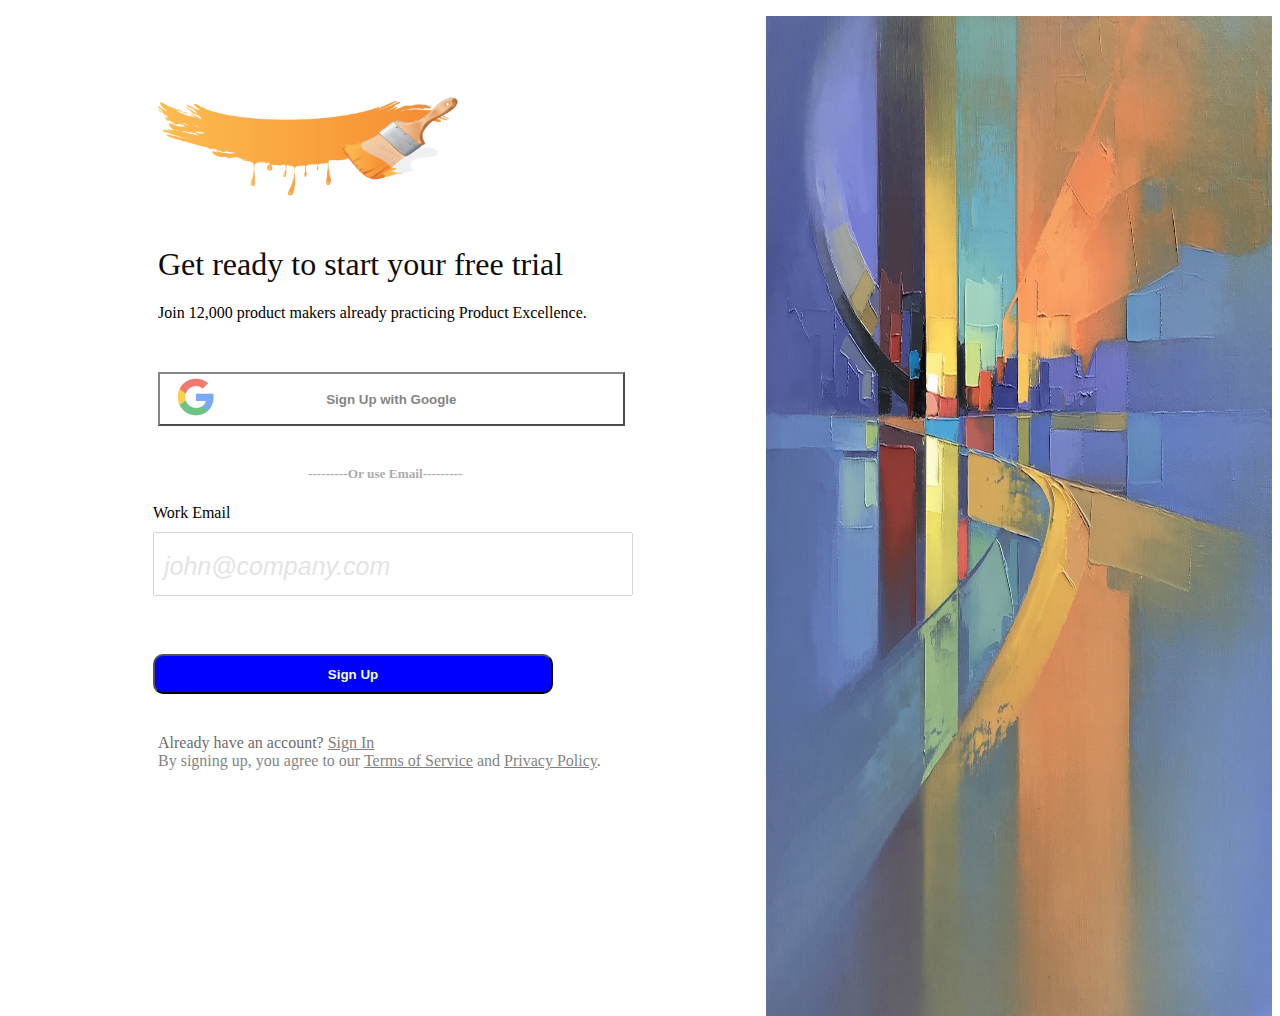
==== register.html @ 0ef3b47f "Assignment" ====
<!DOCTYPE html>
<html lang="en">
<head>
    <meta charset="UTF-8">
    <meta http-equiv="X-UA-Compatible" content="IE=edge">
    <meta name="viewport" content="width=device-width, initial-scale=1.0">
    <title>Create your Paintboard</title>
    <link rel="stylesheet" href="assignment.css">
    
</head>
<body>
    <div class="div1">
        <img src="side_cover.jpg"/>

    <ul class="l1">
        <li class="li1"><a href="index.html"><img id="org_logo"  src="logo.png"></a></li>
    </ul>
    
    <h1 id="heading1"><strong> Get ready to start your free trial </strong></h1>
    <label id="ltrial">Join 12,000 product makers already practicing Product Excellence.</label>
    <div class="">
    <button type="button" style="background-color: white;" id="button1"><strong>Sign Up with Google </strong></button>
    <img src="Glogo.png" id="google_icon" />
    </div>
    </div>
    <br>
    <h5>---------Or use Email---------</h5>
 <div class="square">
    <form id="registerform" onsubmit="return ValidateEmail(document.registerform.Email)">
        <div>
        <label class="label1" id="eml" for="email">Work Email </label>
        <br>
        <input class="inputs" type="text" id="Email" placeholder=" john@company.com" required>
        </div>
        <br>
        <button id="button3"><b>Sign Up </b></button>

        </div>
    </form>
        <div class="div4">
            <label id="label4" for="link2">Already have an account?</label>
            <a id="slink" href="index.html">Sign In</a>
            <br>
            <label id="label5">By signing up, you agree to our <u>Terms of Service</u> and  <u>Privacy Policy</u>.</label>
        </div>

<script type="text/javascript">
    function ValidateEmail(inputEmail) {
        console.log("working");
        var mailformat = /^\w+([\.-]?\w+)*@\w+([\.-]?\w+)*(\.\w{2,3})+$/;
        if (inputEmail.value.match(mailformat)) {
            return true;
        } else {
            alert("You have entered an invalid email address!");
            return false;
        }
    }
</script>

</body>
</html>
---- assignment.css ----
#org_logo{
    width: 300px;
    height: 100px;
    margin-top: 80px;
    margin-left: 250;
}

img{
    float: right;
    margin-top: 0;
    width: 40%;
    height: 1000px;
}

li {
    float: left;
    
  }

#heading1{
    
    margin-top: 50px;
    margin-left: 150px;
    color: rgb(15, 11, 9);
    font-style:bold;
    font-weight: 100;
}

#label5{
    opacity: 0.5;
}

#button1{
    margin-left: 150px;
    margin-top: 50px;
    text-align: center;
    height: 4em;
    width: 35em;
    opacity: 0.7;
    color: rgb(83, 81, 81);
    cursor: pointer;

}

.l1 {
    margin-left: 150px;
    list-style-type: none;
    padding: 0;
    overflow: hidden;
    
}
#ltrial {
    margin-left: 150px;
}

#rem{
    opacity: 0.5;

}

#google_icon{
    height: 40px;
    width:40px;
    position: absolute;
    left:1px;
    font-size: 4em;
    margin-top: 55px;
    margin-left: 175px;
    margin-bottom: 20px;
    cursor: pointer;
    opacity: 0.7;
}

#button3{
    border-radius: 10px;
    width: 30em ;
    height:3em;
    margin-top: 40px;
    background-color: blue;
    color: azure;
}
.pass-box{
    position: relative;
}

.labels{
    margin-top: 0;
    opacity: 0.5;
}
#label4{
    opacity: 0.6;
    margin-top: 40px;
    
}
::placeholder{
    font-style: italic;
    right: 20px;
    font-size: 25px;
    opacity: 0.6;
}
.div4{
    margin-top: 40px;
    margin-left: 150px;
}
h5{
    margin-left: 300px;
    opacity: 0.5;
    
    color: rgb(94, 88, 88);
}
form{
    margin-left: 145px;
    margin-top: 20px;
}
.link1{
    margin-left: 230px;
    opacity:0.35;
    color: grey;
}
.link1:hover{
    color: blueviolet;
}
::placeholder{
    color: grey;
    opacity: 0.7;
    size: 5em;
}

input:focus{
    border-color:blue; 
}
.inputs{
    box-sizing: border-box;
    text-align: left;
    font-size: 1em;
    margin-top: 10px;
    width: 15em;
    height: 2em;
    font-size: 2em;
    opacity: 0.3;
}

  #slink
  {
      color: grey;

  }
  #slink:hover{
      color: blue;
  }
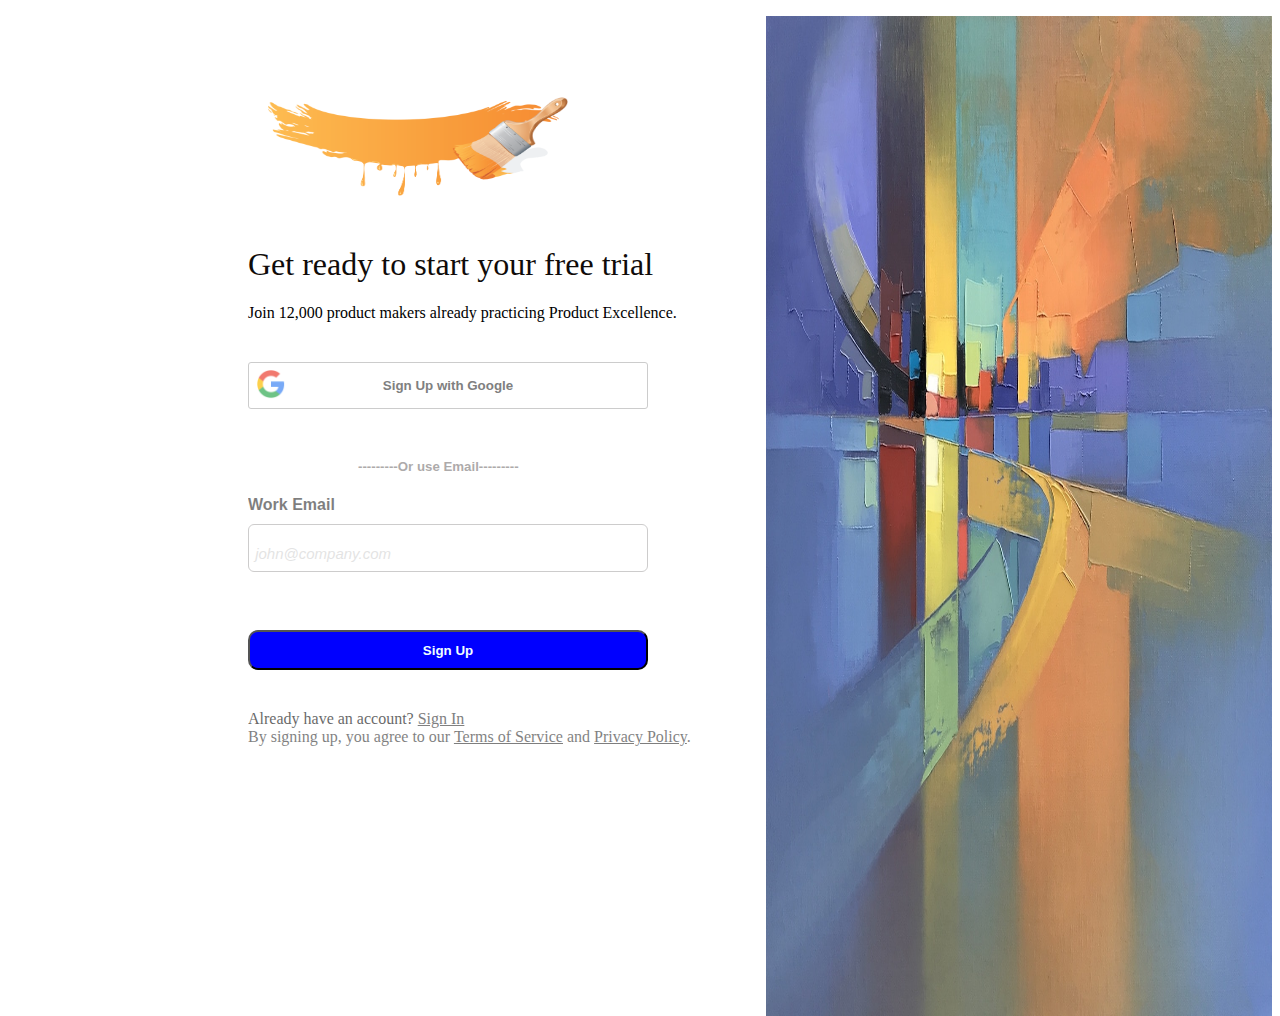
==== commit 20aa1840: "Assignment" ====
--- a/register.html
+++ b/register.html
@@ -6,6 +6,7 @@
     <meta name="viewport" content="width=device-width, initial-scale=1.0">
     <title>Create your Paintboard</title>
     <link rel="stylesheet" href="assignment.css">
+    <link rel="icon" type="image/png" href="back-button.png">
     
 </head>
 <body>
@@ -26,11 +27,11 @@
     <br>
     <h5>---------Or use Email---------</h5>
  <div class="square">
-    <form id="registerform" onsubmit="return ValidateEmail(document.registerform.Email)">
+    <form id="registerform">
         <div>
         <label class="label1" id="eml" for="email">Work Email </label>
         <br>
-        <input class="inputs" type="text" id="Email" placeholder=" john@company.com" required>
+        <input class="inputs" type="text" id="email" placeholder=" john@company.com" required>
         </div>
         <br>
         <button id="button3"><b>Sign Up </b></button>
@@ -45,16 +46,18 @@
         </div>
 
 <script type="text/javascript">
-    function ValidateEmail(inputEmail) {
-        console.log("working");
-        var mailformat = /^\w+([\.-]?\w+)*@\w+([\.-]?\w+)*(\.\w{2,3})+$/;
-        if (inputEmail.value.match(mailformat)) {
-            return true;
-        } else {
-            alert("You have entered an invalid email address!");
-            return false;
-        }
+    function validateEmail() {
+    let inputEmail = document.getElementById("Email").value;
+    console.log(inputEmail);
+    let mailformat = /^\w+([\.-]?\w+)*@\w+([\.-]?\w+)*(\.\w{2,3})+$/;
+    if (inputEmail.value.match(mailformat)) {
+        alert("Email: Good to go!");
+        return true;
+    } else {
+        alert("Email: invalid email address!");
+        return false;
     }
+}
 </script>
 
 </body>
--- a/assignment.css
+++ b/assignment.css
@@ -2,12 +2,11 @@
     width: 300px;
     height: 100px;
     margin-top: 80px;
-    margin-left: 250;
+    margin-left: 110px;
 }
 
 img{
     float: right;
-    margin-top: 0;
     width: 40%;
     height: 1000px;
 }
@@ -20,7 +19,7 @@
 #heading1{
     
     margin-top: 50px;
-    margin-left: 150px;
+    margin-left: 240px;
     color: rgb(15, 11, 9);
     font-style:bold;
     font-weight: 100;
@@ -28,16 +27,19 @@
 
 #label5{
     opacity: 0.5;
+    margin-left: 90px;
 }
 
 #button1{
-    margin-left: 150px;
-    margin-top: 50px;
+    border:1px solid #ccc;
+    margin-bottom: 10px;
+    border-radius: 3px;
+    margin-left: 240px;
+    margin-top: 40px;
     text-align: center;
-    height: 4em;
-    width: 35em;
-    opacity: 0.7;
-    color: rgb(83, 81, 81);
+    height: 3.5em;
+    width: 30em;
+    color: gray;
     cursor: pointer;
 
 }
@@ -50,7 +52,7 @@
     
 }
 #ltrial {
-    margin-left: 150px;
+    margin-left: 240px;
 }
 
 #rem{
@@ -59,13 +61,13 @@
 }
 
 #google_icon{
-    height: 40px;
-    width:40px;
+    height: 30px;
+    width:30px;
     position: absolute;
     left:1px;
     font-size: 4em;
-    margin-top: 55px;
-    margin-left: 175px;
+    margin-top: 47px;
+    margin-left: 255px;
     margin-bottom: 20px;
     cursor: pointer;
     opacity: 0.7;
@@ -78,24 +80,28 @@
     margin-top: 40px;
     background-color: blue;
     color: azure;
+    cursor: pointer;
 }
 .pass-box{
     position: relative;
 }
 
-.labels{
+.label1{
+    font-family: Verdana, Geneva, Tahoma, sans-serif;
+    font-weight: bold;
     margin-top: 0;
     opacity: 0.5;
 }
 #label4{
     opacity: 0.6;
     margin-top: 40px;
+    margin-left: 90px;
     
 }
 ::placeholder{
     font-style: italic;
     right: 20px;
-    font-size: 25px;
+    font-size: 15px;
     opacity: 0.6;
 }
 .div4{
@@ -103,19 +109,19 @@
     margin-left: 150px;
 }
 h5{
-    margin-left: 300px;
+    font-family:'Franklin Gothic Medium', 'Arial Narrow', Arial, sans-serif;
+    margin-left: 350px;
     opacity: 0.5;
-    
     color: rgb(94, 88, 88);
 }
 form{
-    margin-left: 145px;
+    margin-left: 240px;
     margin-top: 20px;
 }
 .link1{
-    margin-left: 230px;
+    margin-left: 150px;
     opacity:0.35;
-    color: grey;
+    color: rgb(58, 47, 47);
 }
 .link1:hover{
     color: blueviolet;
@@ -130,12 +136,14 @@
     border-color:blue; 
 }
 .inputs{
+    border: 1px solid rgb(92, 89, 89);
+    border-radius: 6px;
     box-sizing: border-box;
     text-align: left;
     font-size: 1em;
     margin-top: 10px;
-    width: 15em;
-    height: 2em;
+    width: 12.5em;
+    height: 1.5em;
     font-size: 2em;
     opacity: 0.3;
 }
